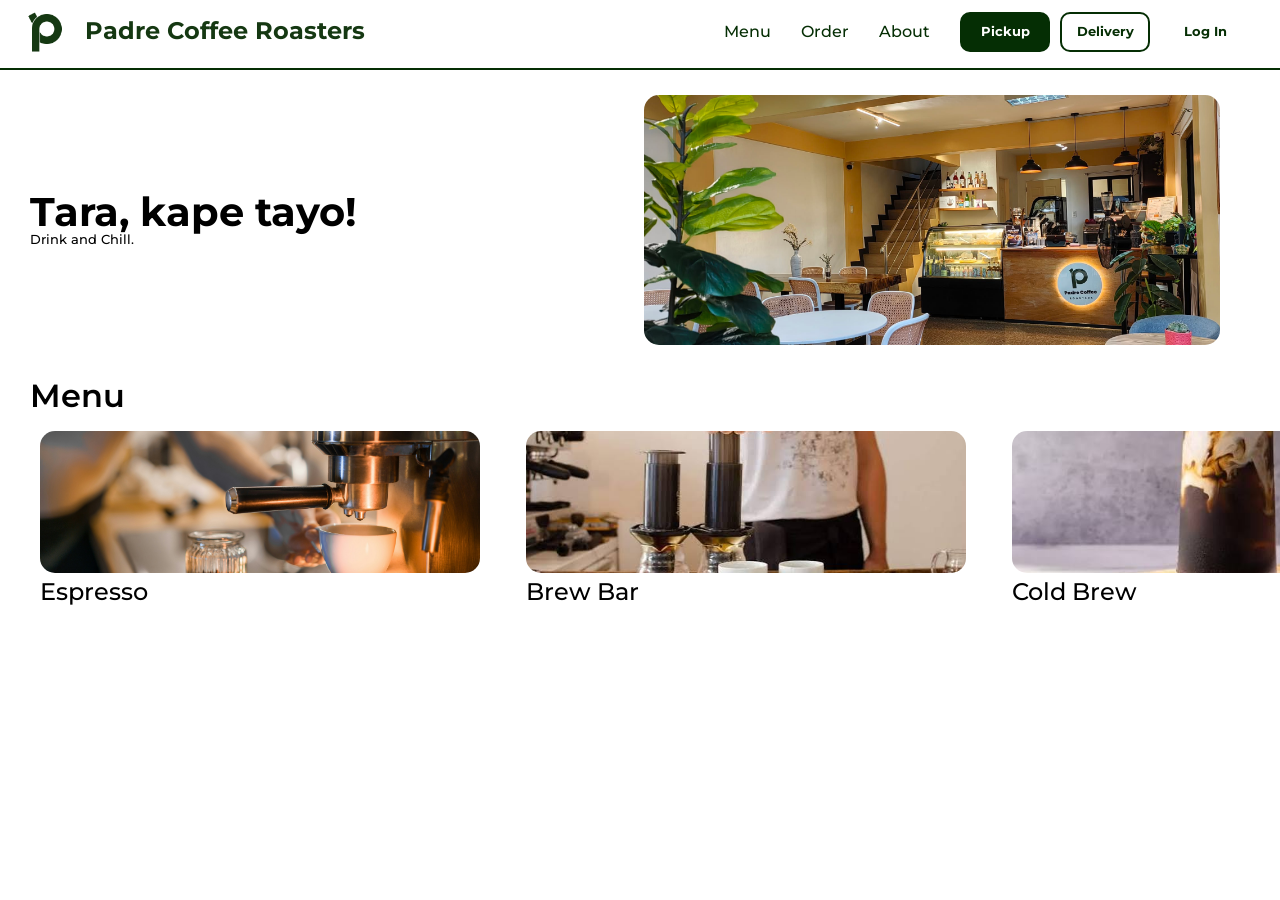
==== index.html @ 75d78622 "test2" ====
<!DOCTYPE html>
<html lang="en">

<head>
    <link rel="preconnect" href="https://fonts.googleapis.com">
    <link rel="preconnect" href="https://fonts.gstatic.com" crossorigin>
    <link href="https://fonts.googleapis.com/css2?family=Montserrat:ital,wght@0,100..900;1,100..900&display=swap"
        rel="stylesheet">

    <meta charset="UTF-8">
    <meta name="viewport" content="width=device-width, initial-scale=1.0">
    <title>Index</title>
    <link rel="stylesheet" href="./pcr.css">
</head>

<body>
    <header>
        <section class="upper-header">
            <img src="./assets/iconography/logo.png" alt="Logo" class="logo">
            <p class="brand">Padre Coffee Roasters</p>
            <nav class="header-nav">
                <a href="./menu.html" class="nav-link">Menu</a>
                <a href="./order.html" class="nav-link">Order</a>
                <a href="./about.html" class="nav-link">About</a>

                <div class="nav2">
                    <button class="btn-dark">Pickup</button>
                    <button>Delivery</button>
                    <button class="btn-borderless">Log In</button>
                    <!-- <button>Cart (2)</button> -->
                </div>
            </nav>
        </section>

        <!-- <section class="lower-header">
            <div class="search-bar">
                <p class="search-icon">⌕</p>
                <input type="text" placeholder="Search...">
            </div>

            <button class="btn-dark">Pickup</button>
            <button>Delivery</button>
            <button class="btn-borderless">Log In</button>
            <button>Cart (2)</button>
        </section> -->

    </header>

    <main>
        <div class="filler"></div>
        <section class="hero">
            <section class="left-hero">
                <h1 class="hero-header">Tara, kape tayo!</h1>
                <p class="subtext">Drink and Chill.</p>

                <!-- <p class="chooseordertype">Choose Order Type</p>

                <section class="ordertypes">
                    <section class="upper-ot">
                        <button class="btn-dark">Pickup</button>
                        <button>Delivery</button>
                    </section>
                    <button class="btn-dark" id="start-order">START ORDER</button>
                </section> -->
            </section>

            <section class="right-hero">
                <div class="splash-container">
                    <img src="./assets/splash-images/splash.jpg" alt="Splash Image" class="splash-img">
                </div>
            </section>
        </section>

        <section class="menu-preview">
            <h2 class="menu-header">Menu</h2>
            <section class="menu-track-container">
                <div id="menu-track" data-mouse-down-at="0" data-prev-percentage="0">
                    <div class="menu-track-item">
                        <div class="category-img-container">
                            <img src="./assets/menu-thumbnails/menu-category-thumbnails/espresso.jpg" alt="Espresso" class="category-img">
                        </div>
                        <p class="category-name">Espresso</p>
                    </div>

                    <div class="menu-track-item">
                        <div class="category-img-container">
                            <img src="./assets/menu-thumbnails/menu-category-thumbnails/brew-bar.jpeg" alt="Brew Bar" class="category-img">
                        </div>
                        <p class="category-name">Brew Bar</p>
                    </div>

                    <div class="menu-track-item">
                        <div class="category-img-container">
                            <img src="./assets/menu-thumbnails/menu-category-thumbnails/cold-brew.jpeg" alt="Cold Brew" class="category-img">
                        </div>
                        <p class="category-name">Cold Brew</p>
                    </div>

                    <div class="menu-track-item">
                        <div class="category-img-container">
                            <img src="./assets/menu-thumbnails/menu-category-thumbnails/not-coffee.jpeg" alt="Not Coffee" class="category-img">
                        </div>
                        <p class="category-name">Not Coffee</p>
                    </div>

                    <div class="menu-track-item">
                        <div class="category-img-container">
                            <img src="./assets/menu-thumbnails/menu-category-thumbnails/cold-press.jpeg" alt="Cold Press" class="category-img">
                        </div>
                        <p class="category-name">Cold Press</p>
                    </div>

                    <div class="menu-track-item">
                        <div class="category-img-container">
                            <img src="./assets/menu-thumbnails/menu-category-thumbnails/pastries.jpeg" alt="Pastries" class="category-img">
                        </div>
                        <p class="category-name">Pastries</p>
                    </div>

                    hello world helooooo

                    <div class="menu-track-item">
                        <div class="category-img-container">
                            <img src="./assets/menu-thumbnails/menu-category-thumbnails/retail-beans.jpeg" alt="Retail Beans" class="category-img">
                        </div>
                        <p class="category-name">Retail Beans</p>
                    </div>
                </div>
            </section>

        </section>
    </main>

    <script src="./track.js"></script>
</body>

</html>
---- pcr.css ----
:root {
    --bg: white;
    --text: #153812;
    --dark: #052e04;
}

*,
*::before,
*::after {
    box-sizing: border-box;
    margin: 0;
    padding: 0;
}

html {
    scroll-behavior: smooth;

    &::-webkit-scrollbar {
        display: none;
    }
}

body {
    font-family: 'Montserrat', sans-serif;
    background-color: var(--bg);
    line-height: 1.6;
    margin: 0 auto;
    /* color: var(--dark); */
}

header {
    height: 70px;
    width: 100%;
    border-bottom: 2px solid var(--dark);
    /* background-color: red; */
    position: fixed;
    top: 0;
    left: 0;
    /* padding: 5px; */
    padding-left: 15px;
    padding-right: 30px;
    display: flex;
    flex-direction: column;
    padding-bottom: 5px;
    background-color: var(--bg);
}

.upper-header {
    display: flex;
    align-items: center;
    height: 70px;
    width: 100%;
    top: 0;
    left: 0;

}

.upper-header > :last-child {
    margin-left: auto;
    display: flex;
    flex-direction: row;
}

.logo {
    width: 60px;
    height: 60px;
}

.brand {
    margin-left: 10px;
    font-size: 1.5rem;
    font-weight: bold;
    color: var(--text);
}

.header-nav {
    display: flex;
    flex-direction: row;
    align-items: center;
    gap: 30px;
}

.nav2 {
    display: flex;
    flex-direction: row;
    align-items: center;
    gap: 10px;
}

.nav-link {
    color: var(--dark);
    font-weight: 500;
    text-decoration: none;

    transition: all 0.2s ease;
}

.nav-link:hover {
    /* text-decoration: underline; */
    /* font-size: 1.2rem; */
    font-weight: bold;
    transform: translateY(-3px);
    margin-left: 5px;
}

.lower-header {
    display: flex;
    flex-direction: row;
    gap: 10px;
    align-items: center;
    height: 100%;
    width: 100%;
    top: 0;
    left: 0;
    transform: translateY(-4px);
}


.search-bar {
    display: flex;
    align-items: center;
    margin-left: 10px;

    /* width: 400px; */
    width: 100%;
    max-width: 100%;
    height: 35px;

    border: 2px solid var(--dark);
    border-radius: 10px;
    overflow: hidden;

    background-color: white;
    /* transition: all 0.3s ease; */
}

/* .search-bar:hover {
    transform: translateY(-5px);
} */

.search-bar input {
    flex: 1;
    min-width: 0;
    height: 100%;

    border: none;
    outline: none;
    padding: 0 10px;

    font-family: 'Montserrat', sans-serif;
    font-size: 0.8rem;
    font-weight: 500;
    color: var(--dark);
}

.search-bar input::placeholder {
    font-family: 'Montserrat', sans-serif;
    font-size: 0.8rem;
    font-weight: 500;
    color: var(--dark);
}

.search-icon {
    height: 100%;
    padding-left: 15px;
    line-height: 1;

    border: none;
    background-color: transparent;

    font-size: 24px;
    cursor: pointer;
    /* transform: translateY(-1px); */
}

button {
    height: 40px;
    width: 90px !important;
    display: flex;
    align-items: center;
    justify-content: center;
    flex-shrink: 0;

    font-family: 'Montserrat', sans-serif;
    font-size: 0.8rem;
    font-weight: bold;
    color: var(--dark);
    background-color: var(--bg);
    border: 2px solid var(--dark);
    cursor: pointer;
    border-radius: 10px;

    transition: all 0.3s ease;
}

button:hover {
    transform: translateY(-10px);
}

button:active {
    transform: translateY(0px);
    transition-duration: 0.1s;
}

.lower-header button:hover {
    width: 110px !important;
}

.btn-dark {
    background-color: var(--dark);
    color: var(--bg);
}

.btn-borderless {
    border: none;
}

.filler {
    height: 70px;
    width: 100%;
}

.hero {
    height: 300px;
    width: 100%;
    /* background-color: red; */
    display: flex;
    flex-direction: row;
    align-items: center;
    padding: 30px;
}

.hero-header {
    font-size: 2.5rem;
    line-height: 1;
}

.subtext {
    font-size: 0.8rem;
    line-height: 1.3;
    font-weight: 500;
}

.chooseordertype {
    font-size: 1rem;
    margin-top: 10px;
    font-weight: 500;
    margin-bottom: 5px;
}

.ordertypes {
    display: flex;
    flex-direction: column;
}

.upper-ot {
    display: flex;
    flex-direction: row;
    gap: 10px;
}

#start-order {
    width: 190px !important;
    margin-top: 7px;
    flex-shrink: 0;
}

.right-hero {
    padding: 30px;
    margin-left: auto;
    display: flex;
    flex-direction: row;
}

.splash-container {
    width: calc(9vw * 5);
    height: 250px;
    border-radius: 15px;
    overflow: hidden;
}

.splash-img {
    width: 100%;
    height: 100%;
    object-fit: cover;
}

/* the main container */
.menu-preview {
    width: 100%;
}

/* "Menu" text */
.menu-header {
    font-size: 2rem;
    font-weight: 600;
    margin-left: 30px;
}

/* track container */
.menu-track-container {
    position: relative;
    width: 100%;
    height: 200px;
    /* overflow: hidden; */
    margin-left: 30px;
    margin-right: 30px;
    /* background-color: red; */
}

/* the menu track itself */
#menu-track {
    display: flex;
    gap: 4vmin;
    position: absolute;
    left: 0%;
    top: 50%;
    transform: translate(0%, -50%);
    user-select: none;
    flex-direction: row;
    padding: 5px;
    height: 200px;
    /* background-color: blue; */
}

/* the menu track items */
.menu-track-item {
    width: 50vmin;
    /* height: 100%; */
    flex-shrink: 0;
    display: flex;
    flex-direction: column;
    /* background-color: red; */
    border-radius: 10px;
    padding: 5px;
    outline-offset: 0px;
    outline: 2px solid white;
    transition: all 0.3s ease;
}

.menu-track-item:hover {
    outline: 2px solid var(--dark);
    outline-offset: 5px;
    transform: translateY(-5px);
    padding-left: 10px;
    padding-right: 10px;
}

.menu-track-item:hover > .category-name {
    font-weight: 700;
}

/* image mask/frame */
.category-img-container {
    width: 100%;
    height: 150px;
    border-radius: 15px;
    overflow: hidden;
}

/* item thumbnail */
.category-img {
    width: 100%;
    height: 100%;
    object-fit: cover;
    user-select: none;
    -webkit-user-drag: none;
}

/* category name below the thumbnail*/
.category-name {
    font-size: 1.5rem;
    font-weight: 500;
    transition: all 0.3s ease;
}

.sidebarformat {
    display: flex;
    width: 100%;
    
}

.sidebar {
    /* background-color: red; */
    position: fixed;
    top: 70px;
    left: 0;
    width: 25%;
    height: calc(100vh - 70px);
    display: flex;
    flex-direction: column;
    gap: 30px;
    padding: 30px;
}

.not-sidebar {
    flex: 1;
    margin-left: 25%;
    min-height: 100vh;
    /* background-color: blue; */
    padding: 30px;
}

.sidebar-nav {
    /* font-weight: bold; */
    font-size: 1.2rem;
    line-height: 1.1;
    width: fit-content;
    color: var(--dark);
    font-weight: 600;
    text-decoration: none;
    border-radius: 5px;
    outline: 2px solid rgba(255, 255, 255, 0);
    outline-offset: 0px;

    transition: all 0.15s ease;
}

.sidebar-nav:hover {
    font-weight: 700;
    font-size: 1.2rem;
    outline: 2px solid var(--dark);
    outline-offset: 10px;
}

.sidebar-nav.active,
.sidebar-nav:active {
    font-weight: 700;
    font-size: 1.4rem;
    outline: 2px solid var(--dark);
    outline-offset: 10px;
    background: var(--dark);
    color: var(--bg);
    box-shadow: 0 0 0 12px var(--dark);

    transition: all 0.1s ease;
}

.menu-catheader {
    font-size: 2rem;
    line-height: 1;
    margin-bottom: 5px;
}

.menu-catdesc {
    font-size: 0.8rem;
    margin-bottom: 15px;
}



.col-3 {
    display: grid;
    grid-template-columns: 1fr 1fr 1fr;
    gap: 25px;
}

.menu-item {
    /* background-color: red; */
    border-radius: 15px;
    height: 270px;
    padding: 15px;
    border: 3px solid var(--dark);
}

.menuitem-tn-container {
    width: 100%;
    height: 175px;
    border-radius: 15px;
    overflow: hidden;
}

.menuitem-tn {
    width: 100%;
    height: 100%;
    object-fit: cover;
}

.menuitem-name {
    font-size: 1.5rem;
}

.menuitem-short-info {
    display: flex;
    justify-content: space-between;
}

.preview-price {
    font-weight: 600;
    line-height: 1;
}

.rating {
    color: rgb(255, 187, 0);
    font-size: 1.2rem;
    line-height: 1;
}
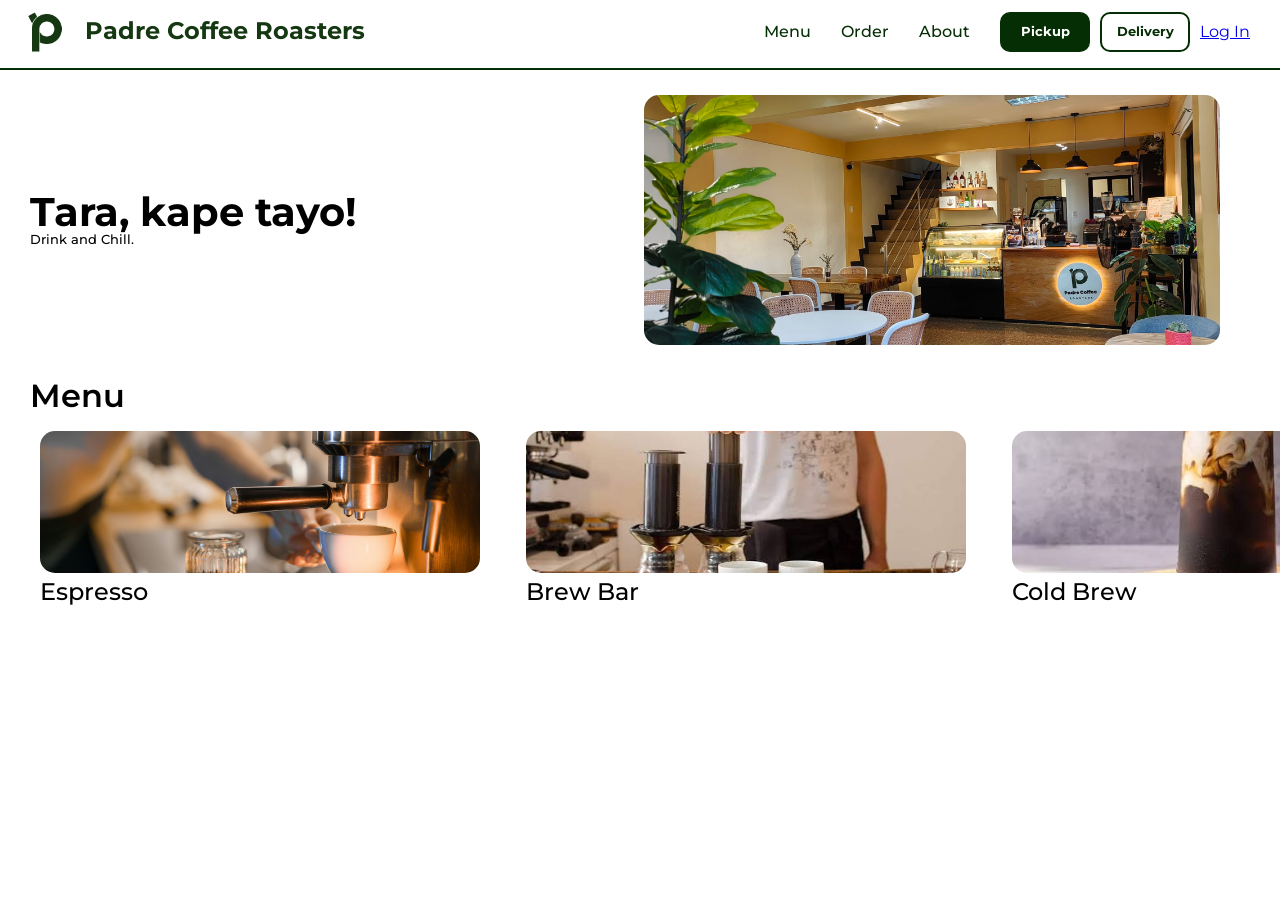
==== commit 41726cdc: "Archived changes to index.html from November 10, 2026." ====
--- a/index.html
+++ b/index.html
@@ -10,6 +10,7 @@
     <meta charset="UTF-8">
     <meta name="viewport" content="width=device-width, initial-scale=1.0">
     <title>Index</title>
+    
     <link rel="stylesheet" href="./pcr.css">
 </head>
 
@@ -26,7 +27,7 @@
                 <div class="nav2">
                     <button class="btn-dark">Pickup</button>
                     <button>Delivery</button>
-                    <button class="btn-borderless">Log In</button>
+                    <a href="login.html" class="a btn-borderless">Log In</a>
                     <!-- <button>Cart (2)</button> -->
                 </div>
             </nav>
@@ -105,7 +106,7 @@
 
                     <div class="menu-track-item">
                         <div class="category-img-container">
-                            <img src="./assets/menu-thumbnails/menu-category-thumbnails/cold-press.jpeg" alt="Cold Press" class="category-img">
+                            <img src="./assets/menu-thumbnails/menu-category-thumbnails/cold-press.jpeg" alt="Not Coffee" class="category-img">
                         </div>
                         <p class="category-name">Cold Press</p>
                     </div>
@@ -117,13 +118,11 @@
                         <p class="category-name">Pastries</p>
                     </div>
 
-                    hello world helooooo
-
                     <div class="menu-track-item">
                         <div class="category-img-container">
                             <img src="./assets/menu-thumbnails/menu-category-thumbnails/retail-beans.jpeg" alt="Retail Beans" class="category-img">
                         </div>
-                        <p class="category-name">Retail Beans</p>
+                        <p class="category-name">Retail Beansssssss</p>
                     </div>
                 </div>
             </section>
@@ -134,4 +133,4 @@
     <script src="./track.js"></script>
 </body>
 
-</html>+</html>
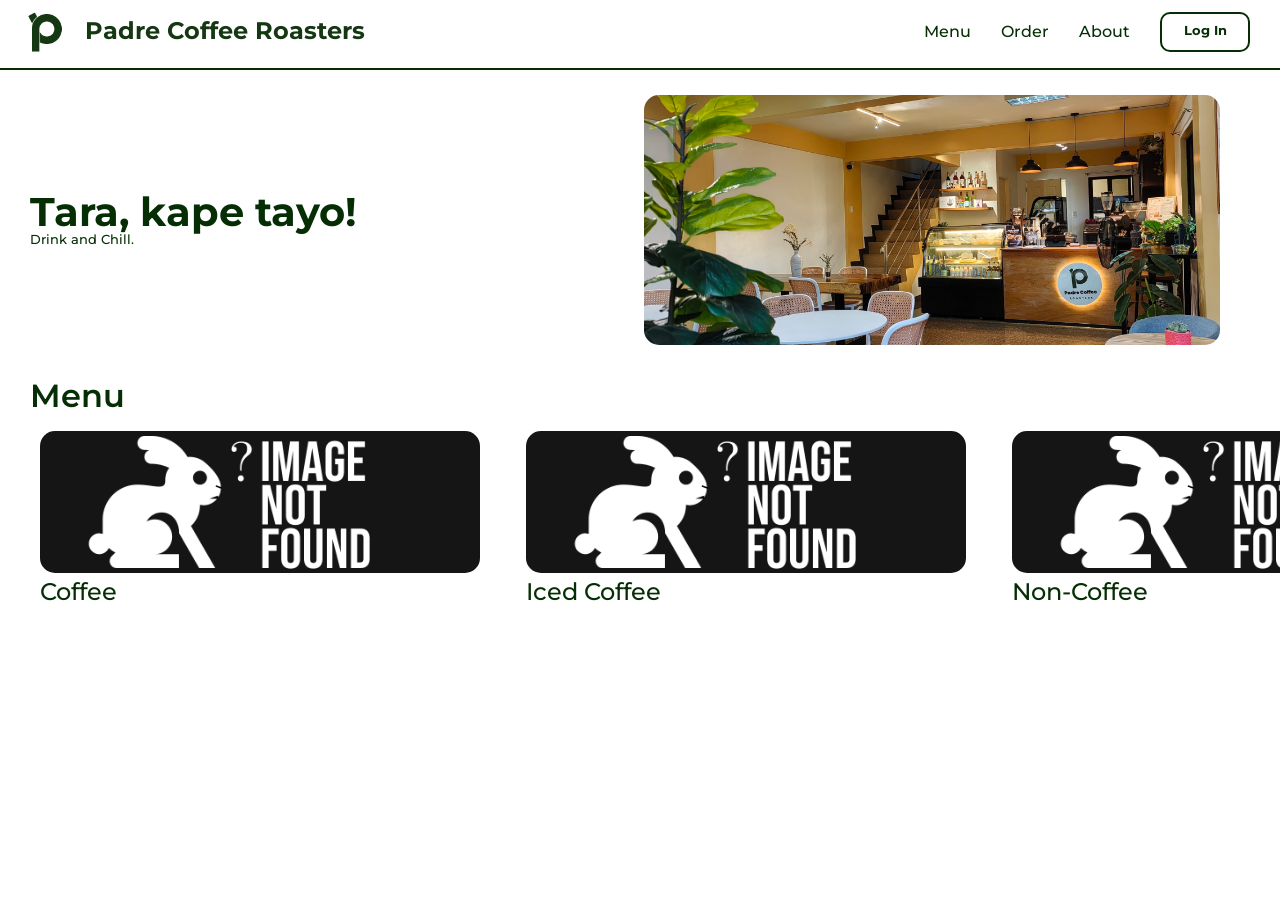
==== commit 5be5470f: "Archived changes made from November 13, 2026" ====
--- a/index.html
+++ b/index.html
@@ -12,6 +12,8 @@
     <title>Index</title>
     
     <link rel="stylesheet" href="./pcr.css">
+
+    <script src="./placeholder-images.js"></script>
 </head>
 
 <body>
@@ -25,9 +27,7 @@
                 <a href="./about.html" class="nav-link">About</a>
 
                 <div class="nav2">
-                    <button class="btn-dark">Pickup</button>
-                    <button>Delivery</button>
-                    <a href="login.html" class="a btn-borderless">Log In</a>
+                    <a href="login.html" class="a nav-link">Log In</a>
                     <!-- <button>Cart (2)</button> -->
                 </div>
             </nav>
@@ -78,51 +78,65 @@
                 <div id="menu-track" data-mouse-down-at="0" data-prev-percentage="0">
                     <div class="menu-track-item">
                         <div class="category-img-container">
-                            <img src="./assets/menu-thumbnails/menu-category-thumbnails/espresso.jpg" alt="Espresso" class="category-img">
+                            <img src="./assets/menu-thumbnails/menu-category-thumbnails/coffee.jpg" alt="Coffee" class="category-img">
                         </div>
-                        <p class="category-name">Espresso</p>
+                        <p class="category-name">Coffee</p>
                     </div>
 
                     <div class="menu-track-item">
                         <div class="category-img-container">
-                            <img src="./assets/menu-thumbnails/menu-category-thumbnails/brew-bar.jpeg" alt="Brew Bar" class="category-img">
+                            <img src="./assets/menu-thumbnails/menu-category-thumbnails/iced-coffee.jpeg" alt="Iced Coffee" class="category-img">
                         </div>
-                        <p class="category-name">Brew Bar</p>
+                        <p class="category-name">Iced Coffee</p>
                     </div>
 
                     <div class="menu-track-item">
                         <div class="category-img-container">
-                            <img src="./assets/menu-thumbnails/menu-category-thumbnails/cold-brew.jpeg" alt="Cold Brew" class="category-img">
+                            <img src="./assets/menu-thumbnails/menu-category-thumbnails/non-coffee.jpeg" alt="Non-Coffee" class="category-img">
                         </div>
-                        <p class="category-name">Cold Brew</p>
+                        <p class="category-name">Non-Coffee</p>
                     </div>
 
                     <div class="menu-track-item">
                         <div class="category-img-container">
-                            <img src="./assets/menu-thumbnails/menu-category-thumbnails/not-coffee.jpeg" alt="Not Coffee" class="category-img">
+                            <img src="./assets/menu-thumbnails/menu-category-thumbnails/smoothies-and-cold-pressed-juice.jpeg" alt="Smoothies and Cold Pressed Juice" class="category-img">
                         </div>
-                        <p class="category-name">Not Coffee</p>
+                        <p class="category-name">Smoothies and Cold Pressed Juice</p>
                     </div>
 
                     <div class="menu-track-item">
                         <div class="category-img-container">
-                            <img src="./assets/menu-thumbnails/menu-category-thumbnails/cold-press.jpeg" alt="Not Coffee" class="category-img">
+                            <img src="./assets/menu-thumbnails/menu-category-thumbnails/pasta.jpeg" alt="Pasta" class="category-img">
                         </div>
-                        <p class="category-name">Cold Press</p>
+                        <p class="category-name">Pasta</p>
                     </div>
 
                     <div class="menu-track-item">
                         <div class="category-img-container">
-                            <img src="./assets/menu-thumbnails/menu-category-thumbnails/pastries.jpeg" alt="Pastries" class="category-img">
+                            <img src="./assets/menu-thumbnails/menu-category-thumbnails/steak-and-rice.jpeg" alt="Steak & Rice" class="category-img">
                         </div>
-                        <p class="category-name">Pastries</p>
+                        <p class="category-name">Steak & Rice</p>
                     </div>
 
                     <div class="menu-track-item">
                         <div class="category-img-container">
-                            <img src="./assets/menu-thumbnails/menu-category-thumbnails/retail-beans.jpeg" alt="Retail Beans" class="category-img">
+                            <img src="./assets/menu-thumbnails/menu-category-thumbnails/all-day-breakfast.jpeg" alt="All-Day Breakfast" class="category-img">
                         </div>
-                        <p class="category-name">Retail Beansssssss</p>
+                        <p class="category-name">All-Day Breakfast</p>
+                    </div>
+
+                    <div class="menu-track-item">
+                        <div class="category-img-container">
+                            <img src="./assets/menu-thumbnails/menu-category-thumbnails/western-style-breakfast.jpeg" alt="Western Style Breakfast" class="category-img">
+                        </div>
+                        <p class="category-name">Western Style Breakfast</p>
+                    </div>
+
+                    <div class="menu-track-item">
+                        <div class="category-img-container">
+                            <img src="./assets/menu-thumbnails/menu-category-thumbnails/burger-and-sandwich.jpeg" alt="Burger and Sandwich" class="category-img">
+                        </div>
+                        <p class="category-name">Burger and Sandwich</p>
                     </div>
                 </div>
             </section>
@@ -131,6 +145,7 @@
     </main>
 
     <script src="./track.js"></script>
+    
 </body>
 
-</html>
+</html>
--- a/pcr.css
+++ b/pcr.css
@@ -25,7 +25,7 @@
     background-color: var(--bg);
     line-height: 1.6;
     margin: 0 auto;
-    /* color: var(--dark); */
+    color: var(--dark);
 }
 
 header {
@@ -55,7 +55,7 @@
 
 }
 
-.upper-header > :last-child {
+.upper-header> :last-child {
     margin-left: auto;
     display: flex;
     flex-direction: row;
@@ -173,6 +173,7 @@
     /* transform: translateY(-1px); */
 }
 
+.a,
 button {
     height: 40px;
     width: 90px !important;
@@ -346,7 +347,7 @@
     padding-right: 10px;
 }
 
-.menu-track-item:hover > .category-name {
+.menu-track-item:hover>.category-name {
     font-weight: 700;
 }
 
@@ -377,7 +378,7 @@
 .sidebarformat {
     display: flex;
     width: 100%;
-    
+
 }
 
 .sidebar {
@@ -494,4 +495,99 @@
     color: rgb(255, 187, 0);
     font-size: 1.2rem;
     line-height: 1;
-}+}
+
+.center-container {
+    display: flex;
+    justify-content: center;
+    flex-direction: column;
+    align-items: center;
+    gap: 10px;
+    width: 500px;
+    /* background-color: red; */
+    margin: auto;
+    height: 100vh;
+}
+
+.form-container {
+    display: flex;
+    flex-direction: column;
+    width: 100%;
+
+
+}
+
+.form-label {
+    font-size: 0.8rem;
+    font-weight: bold;
+}
+
+.form-input {
+    width: 100%;
+    padding: 7px 7px;
+    font-family: inherit;
+    font-size: 1rem;
+    color: var(--text);
+    border-radius: 8px;
+    border: 2px solid var(--dark);
+    transition: all 0.3s ease;
+    outline: none;
+    background-color: none;
+}
+
+.form-input::placeholder {
+    font-weight: 500;
+}
+
+.form-input:focus {
+    height: 50px;
+}
+
+.inner-container {}
+
+.maxwidth {
+    width: 100% !important;
+}
+
+.forgot-pass {
+    display: flex;
+    justify-content: center;
+    align-items: center;
+    margin-top: 10px;
+    margin-bottom: 10px;
+    color: var(--dark);
+    font-weight: 500;
+    text-decoration: none;
+
+    transition: all 0.2s ease;
+}
+
+.forgot-pass:hover {
+    font-weight: bold;
+    font-size: 1.1rem;
+}
+
+.sign-in {
+    margin-top: 10px;
+}
+
+.btn-signup {
+    display: flex;
+    justify-content: center;
+    align-items: center;
+    margin-top: 10px;
+    margin-bottom: 10px;
+    color: var(--dark);
+    font-weight: 500;
+    text-decoration: none;
+    font-size: 0.8rem;
+
+    transition: all 0.2s ease;
+}
+
+.btn-signup:hover {
+    font-weight: bold;
+    font-size: 0.9rem;
+}
+
+
